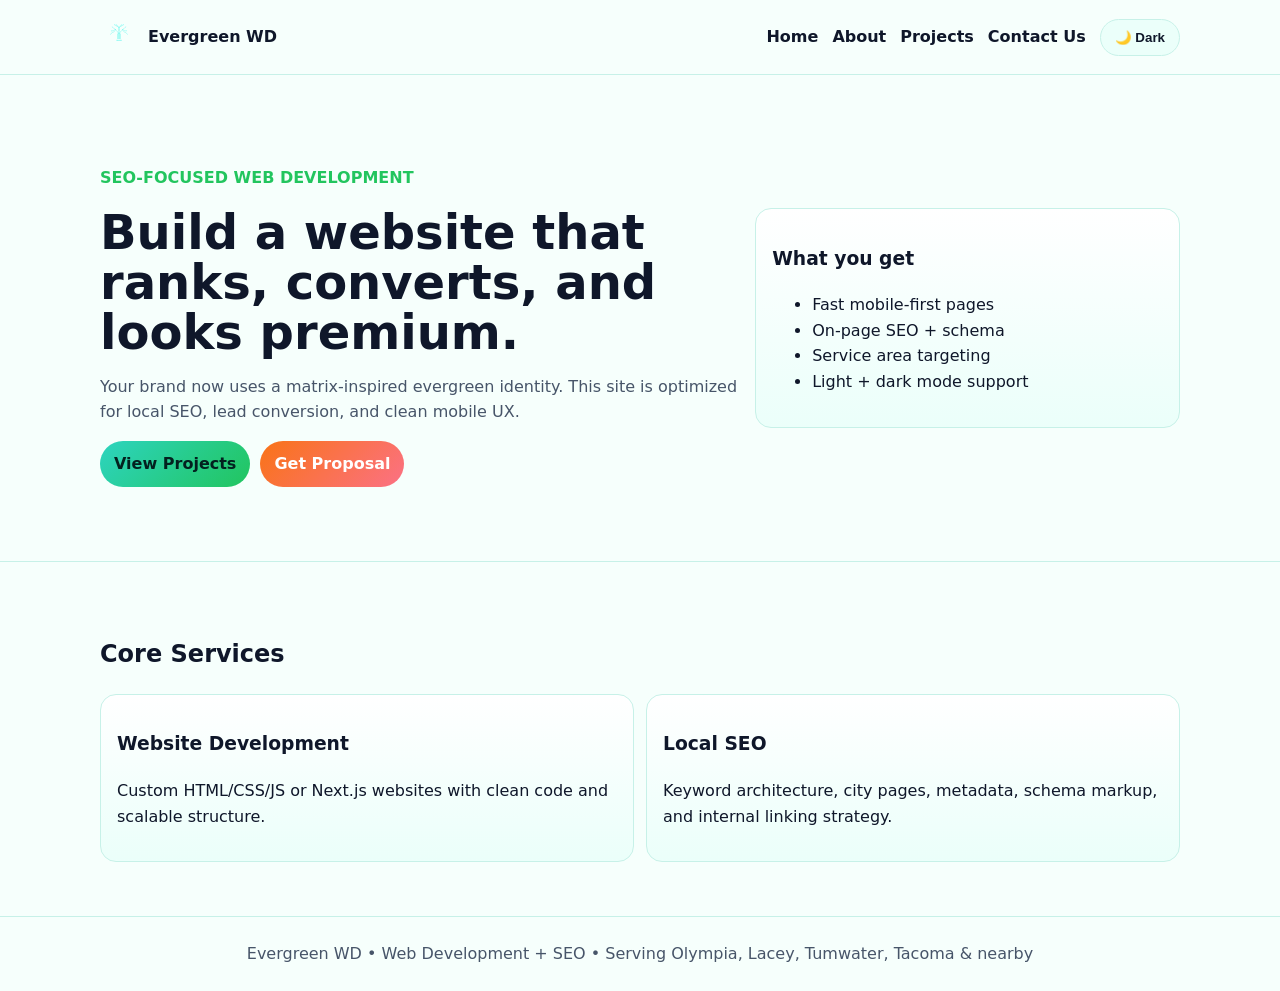
==== index.html @ 47bf7a11 "Initial Evergreen WD website publish" ====
<!doctype html><html lang="en"><head><meta charset="utf-8"/><meta name="viewport" content="width=device-width,initial-scale=1"/><title>Evergreen WD | Web Development & Local SEO in Washington</title><meta name="description" content="Evergreen WD builds SEO-focused, high-converting websites for Washington small businesses. Light/Dark mode, fast performance, and conversion-first design."/><link rel="canonical" href="https://evergreenwd.com/"/><meta property="og:title" content="Evergreen WD"/><meta property="og:description" content="Web development + SEO for local businesses."/><link rel="stylesheet" href="styles.css"/><script type="application/ld+json">{"@context":"https://schema.org","@type":"ProfessionalService","name":"Evergreen WD","serviceType":["Web Development","Local SEO"],"areaServed":["Olympia WA","Lacey WA","Tumwater WA","Tacoma WA"]}</script></head><body><header class="header"><div class="container nav"><a class="brand" href="index.html"><img src="logo-pack/evergreen-wd-icon-transparent.svg" alt="Evergreen WD logo"/>Evergreen WD</a><button id="menuBtn" class="menu-btn" aria-label="Open menu" type="button">☰</button><nav id="navLinks" class="links"><a href="index.html">Home</a><a href="about.html">About</a><a href="projects.html">Projects</a><a href="contact.html">Contact Us</a><button id="themeToggle" class="theme-btn" type="button">🌙 Dark</button></nav></div></header><section class="hero"><div class="container hero-grid"><div><p style="color:var(--brand-2);font-weight:800">SEO-FOCUSED WEB DEVELOPMENT</p><h1>Build a website that ranks, converts, and looks premium.</h1><p class="sub">Your brand now uses a matrix-inspired evergreen identity. This site is optimized for local SEO, lead conversion, and clean mobile UX.</p><div style="display:flex;gap:10px;flex-wrap:wrap"><a class="btn" href="projects.html">View Projects</a><a class="btn alt" href="contact.html">Get Proposal</a></div></div><div class="card"><h3>What you get</h3><ul><li>Fast mobile-first pages</li><li>On-page SEO + schema</li><li>Service area targeting</li><li>Light + dark mode support</li></ul></div></div></section><section class="section"><div class="container"><h2>Core Services</h2><div class="grid"><article class="card"><h3>Website Development</h3><p>Custom HTML/CSS/JS or Next.js websites with clean code and scalable structure.</p></article><article class="card"><h3>Local SEO</h3><p>Keyword architecture, city pages, metadata, schema markup, and internal linking strategy.</p></article></div></div></section><footer class="footer">Evergreen WD • Web Development + SEO • Serving Olympia, Lacey, Tumwater, Tacoma & nearby</footer><script src="script.js"></script></body></html>
---- styles.css ----
:root{
  --bg:#f6fffc;
  --surface:#ffffff;
  --surface2:#ebfffa;
  --text:#0f172a;
  --muted:#475569;
  --line:#c7f1e8;
  --brand:#2dd4bf;
  --brand-2:#22c55e;
  --accent:#f97316;
}
[data-theme="dark"]{
  --bg:#04181b;
  --surface:#062227;
  --surface2:#0a2c33;
  --text:#e6fffa;
  --muted:#9ed7cd;
  --line:#0f3a43;
  --brand:#41f3e8;
  --brand-2:#34d399;
  --accent:#fb923c;
}
*{box-sizing:border-box} html,body{margin:0;padding:0}
body{font-family:Inter,system-ui,-apple-system,Segoe UI,Roboto,sans-serif;background:var(--bg);color:var(--text);line-height:1.6;transition:.2s ease}
.container{max-width:1120px;margin:0 auto;padding:0 20px}
.header{position:sticky;top:0;background:color-mix(in srgb, var(--bg) 88%, transparent);backdrop-filter:blur(8px);border-bottom:1px solid var(--line);z-index:50}
.nav{height:74px;display:flex;align-items:center;justify-content:space-between;gap:10px}
.brand{display:flex;align-items:center;gap:10px;text-decoration:none;color:var(--text);font-weight:900}
.brand img{width:38px;height:38px}
.links{display:flex;gap:14px;align-items:center}
.links a{text-decoration:none;color:var(--text);font-weight:650}
.btn,.theme-btn{border:0;border-radius:999px;padding:10px 14px;font-weight:800;cursor:pointer;text-decoration:none;display:inline-block}
.btn{background:linear-gradient(135deg,var(--brand),var(--brand-2));color:#03211f}
.btn.alt{background:linear-gradient(135deg,var(--accent),#fb7185);color:#fff}
.theme-btn{background:var(--surface2);color:var(--text);border:1px solid var(--line)}
.hero{padding:74px 0;border-bottom:1px solid var(--line)}
.hero-grid{display:grid;grid-template-columns:1.2fr .8fr;gap:18px;align-items:center}
h1{font-size:3rem;line-height:1.05;margin:.2rem 0 1rem}
.sub{color:var(--muted);max-width:720px}
.card{background:linear-gradient(180deg,var(--surface),var(--surface2));border:1px solid var(--line);border-radius:16px;padding:16px}
.section{padding:54px 0}
.grid{display:grid;grid-template-columns:repeat(2,1fr);gap:12px}
.grid4{display:grid;grid-template-columns:repeat(4,1fr);gap:12px}
.footer{padding:24px;border-top:1px solid var(--line);text-align:center;color:var(--muted)}
input,textarea{width:100%;padding:12px;border-radius:10px;border:1px solid var(--line);background:var(--surface);color:var(--text)}
.form{display:grid;gap:10px;max-width:760px}
@media(max-width:980px){.hero-grid,.grid,.grid4{grid-template-columns:1fr}.menu-btn{display:inline-grid;place-items:center}.links{display:none;position:absolute;left:0;right:0;top:74px;background:var(--bg);border-bottom:1px solid var(--line);padding:12px 20px;flex-direction:column;align-items:flex-start}.links.open{display:flex}}

.menu-btn{display:none;border:1px solid var(--line);background:var(--surface2);color:var(--text);border-radius:10px;width:46px;height:46px;font-size:1.25rem;font-weight:800}
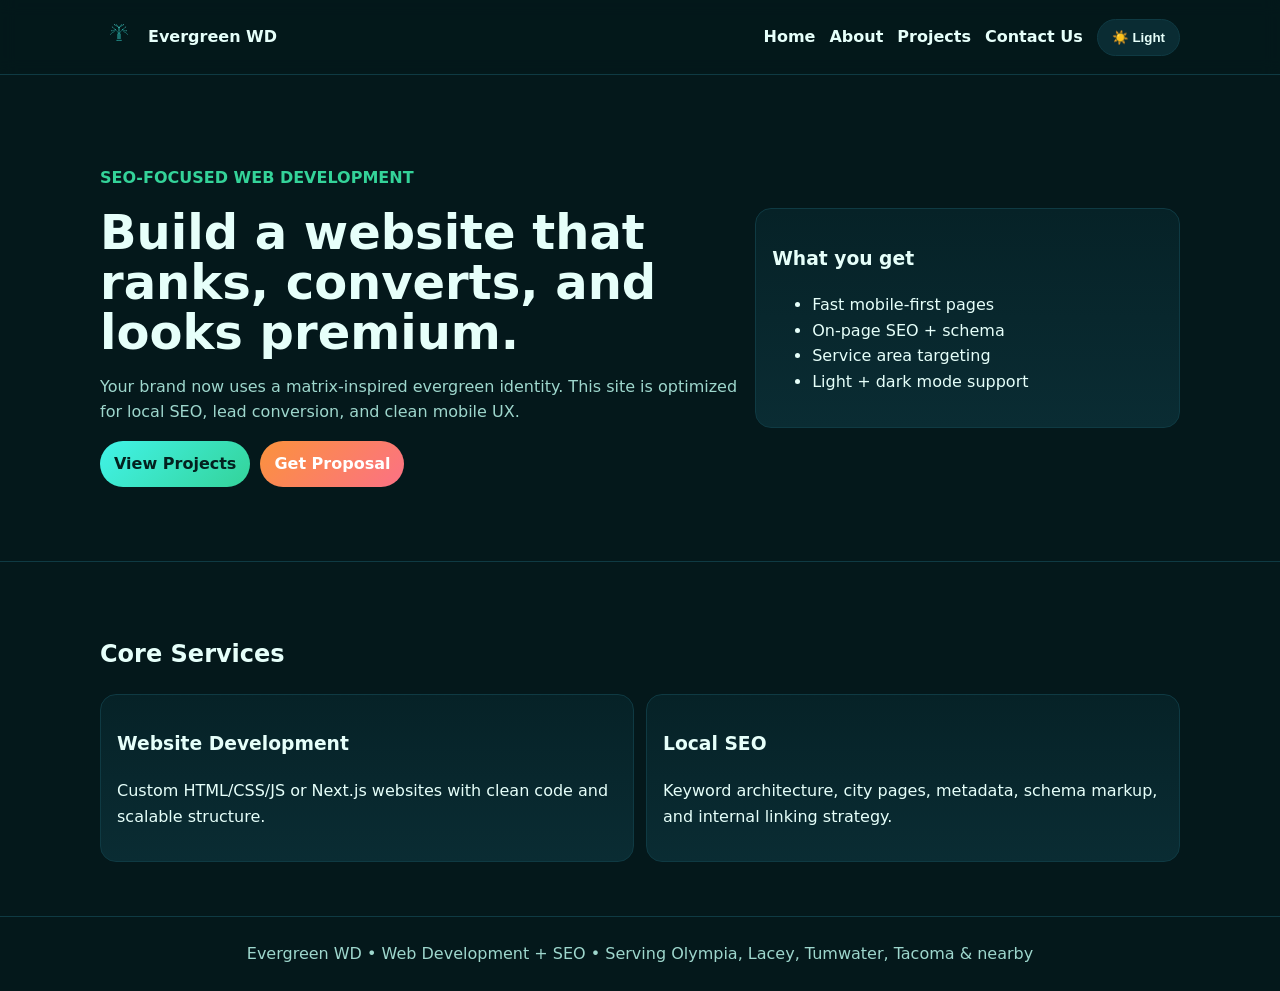
==== commit 5c41c040: "Set dark mode as default with light-mode toggle" ====
--- a/index.html
+++ b/index.html
@@ -1 +1 @@
-<!doctype html><html lang="en"><head><meta charset="utf-8"/><meta name="viewport" content="width=device-width,initial-scale=1"/><title>Evergreen WD | Web Development & Local SEO in Washington</title><meta name="description" content="Evergreen WD builds SEO-focused, high-converting websites for Washington small businesses. Light/Dark mode, fast performance, and conversion-first design."/><link rel="canonical" href="https://evergreenwd.com/"/><meta property="og:title" content="Evergreen WD"/><meta property="og:description" content="Web development + SEO for local businesses."/><link rel="stylesheet" href="styles.css"/><script type="application/ld+json">{"@context":"https://schema.org","@type":"ProfessionalService","name":"Evergreen WD","serviceType":["Web Development","Local SEO"],"areaServed":["Olympia WA","Lacey WA","Tumwater WA","Tacoma WA"]}</script></head><body><header class="header"><div class="container nav"><a class="brand" href="index.html"><img src="logo-pack/evergreen-wd-icon-transparent.svg" alt="Evergreen WD logo"/>Evergreen WD</a><button id="menuBtn" class="menu-btn" aria-label="Open menu" type="button">☰</button><nav id="navLinks" class="links"><a href="index.html">Home</a><a href="about.html">About</a><a href="projects.html">Projects</a><a href="contact.html">Contact Us</a><button id="themeToggle" class="theme-btn" type="button">🌙 Dark</button></nav></div></header><section class="hero"><div class="container hero-grid"><div><p style="color:var(--brand-2);font-weight:800">SEO-FOCUSED WEB DEVELOPMENT</p><h1>Build a website that ranks, converts, and looks premium.</h1><p class="sub">Your brand now uses a matrix-inspired evergreen identity. This site is optimized for local SEO, lead conversion, and clean mobile UX.</p><div style="display:flex;gap:10px;flex-wrap:wrap"><a class="btn" href="projects.html">View Projects</a><a class="btn alt" href="contact.html">Get Proposal</a></div></div><div class="card"><h3>What you get</h3><ul><li>Fast mobile-first pages</li><li>On-page SEO + schema</li><li>Service area targeting</li><li>Light + dark mode support</li></ul></div></div></section><section class="section"><div class="container"><h2>Core Services</h2><div class="grid"><article class="card"><h3>Website Development</h3><p>Custom HTML/CSS/JS or Next.js websites with clean code and scalable structure.</p></article><article class="card"><h3>Local SEO</h3><p>Keyword architecture, city pages, metadata, schema markup, and internal linking strategy.</p></article></div></div></section><footer class="footer">Evergreen WD • Web Development + SEO • Serving Olympia, Lacey, Tumwater, Tacoma & nearby</footer><script src="script.js"></script></body></html>+<!doctype html><html lang="en" data-theme="dark"><head><meta charset="utf-8"/><meta name="viewport" content="width=device-width,initial-scale=1"/><title>Evergreen WD | Web Development & Local SEO in Washington</title><meta name="description" content="Evergreen WD builds SEO-focused, high-converting websites for Washington small businesses. Light/Dark mode, fast performance, and conversion-first design."/><link rel="canonical" href="https://evergreenwd.com/"/><meta property="og:title" content="Evergreen WD"/><meta property="og:description" content="Web development + SEO for local businesses."/><link rel="stylesheet" href="styles.css"/><script type="application/ld+json">{"@context":"https://schema.org","@type":"ProfessionalService","name":"Evergreen WD","serviceType":["Web Development","Local SEO"],"areaServed":["Olympia WA","Lacey WA","Tumwater WA","Tacoma WA"]}</script></head><body><header class="header"><div class="container nav"><a class="brand" href="index.html"><img src="logo-pack/evergreen-wd-icon-transparent.svg" alt="Evergreen WD logo"/>Evergreen WD</a><button id="menuBtn" class="menu-btn" aria-label="Open menu" type="button">☰</button><nav id="navLinks" class="links"><a href="index.html">Home</a><a href="about.html">About</a><a href="projects.html">Projects</a><a href="contact.html">Contact Us</a><button id="themeToggle" class="theme-btn" type="button">🌙 Dark</button></nav></div></header><section class="hero"><div class="container hero-grid"><div><p style="color:var(--brand-2);font-weight:800">SEO-FOCUSED WEB DEVELOPMENT</p><h1>Build a website that ranks, converts, and looks premium.</h1><p class="sub">Your brand now uses a matrix-inspired evergreen identity. This site is optimized for local SEO, lead conversion, and clean mobile UX.</p><div style="display:flex;gap:10px;flex-wrap:wrap"><a class="btn" href="projects.html">View Projects</a><a class="btn alt" href="contact.html">Get Proposal</a></div></div><div class="card"><h3>What you get</h3><ul><li>Fast mobile-first pages</li><li>On-page SEO + schema</li><li>Service area targeting</li><li>Light + dark mode support</li></ul></div></div></section><section class="section"><div class="container"><h2>Core Services</h2><div class="grid"><article class="card"><h3>Website Development</h3><p>Custom HTML/CSS/JS or Next.js websites with clean code and scalable structure.</p></article><article class="card"><h3>Local SEO</h3><p>Keyword architecture, city pages, metadata, schema markup, and internal linking strategy.</p></article></div></div></section><footer class="footer">Evergreen WD • Web Development + SEO • Serving Olympia, Lacey, Tumwater, Tacoma & nearby</footer><script src="script.js"></script></body></html>
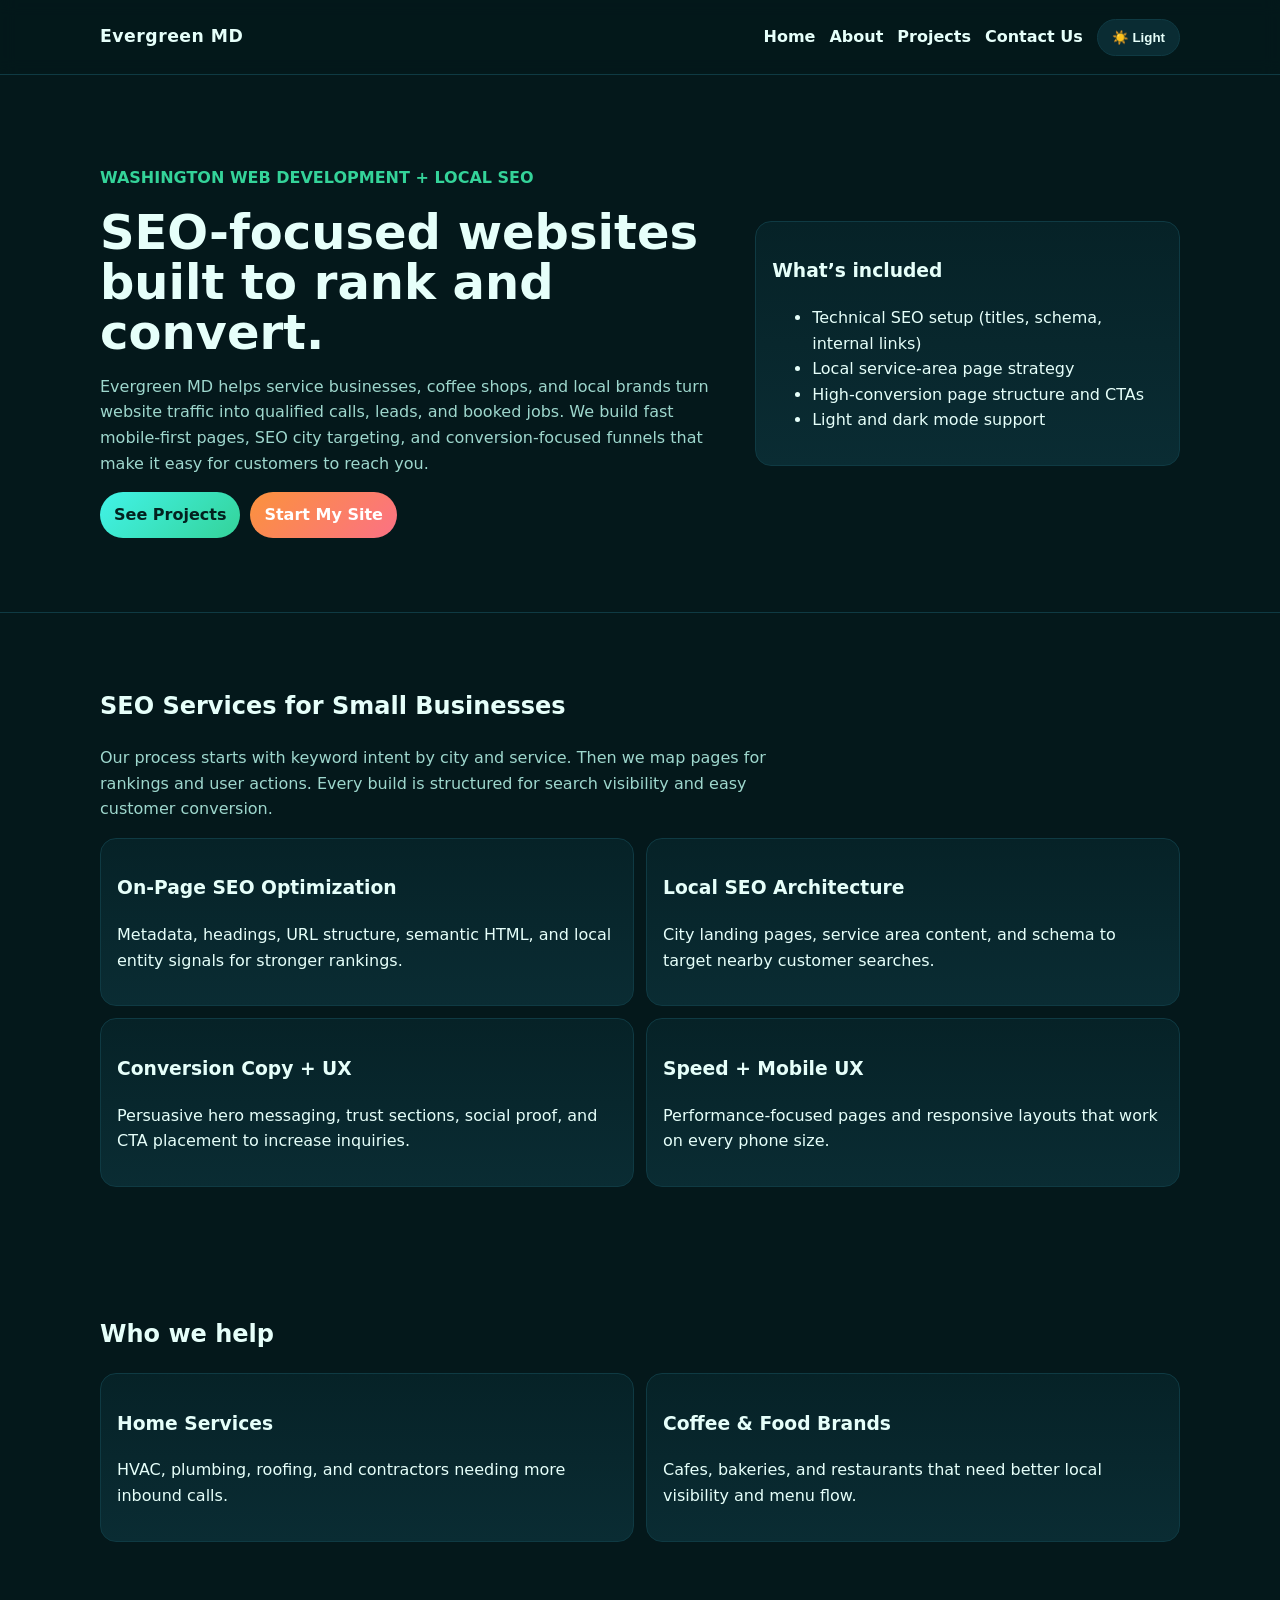
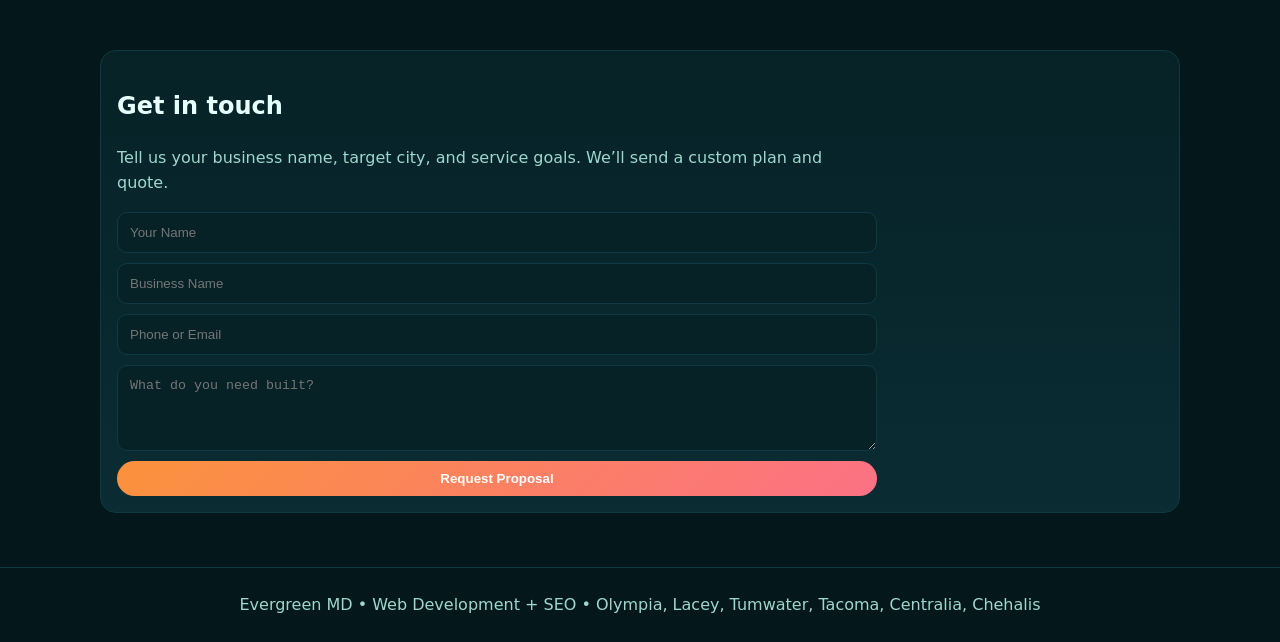
==== commit c9d5c204: "Update branding to Evergreen MD, add contact form each page, expand SEO content" ====
--- a/index.html
+++ b/index.html
@@ -1 +1,3 @@
-<!doctype html><html lang="en" data-theme="dark"><head><meta charset="utf-8"/><meta name="viewport" content="width=device-width,initial-scale=1"/><title>Evergreen WD | Web Development & Local SEO in Washington</title><meta name="description" content="Evergreen WD builds SEO-focused, high-converting websites for Washington small businesses. Light/Dark mode, fast performance, and conversion-first design."/><link rel="canonical" href="https://evergreenwd.com/"/><meta property="og:title" content="Evergreen WD"/><meta property="og:description" content="Web development + SEO for local businesses."/><link rel="stylesheet" href="styles.css"/><script type="application/ld+json">{"@context":"https://schema.org","@type":"ProfessionalService","name":"Evergreen WD","serviceType":["Web Development","Local SEO"],"areaServed":["Olympia WA","Lacey WA","Tumwater WA","Tacoma WA"]}</script></head><body><header class="header"><div class="container nav"><a class="brand" href="index.html"><img src="logo-pack/evergreen-wd-icon-transparent.svg" alt="Evergreen WD logo"/>Evergreen WD</a><button id="menuBtn" class="menu-btn" aria-label="Open menu" type="button">☰</button><nav id="navLinks" class="links"><a href="index.html">Home</a><a href="about.html">About</a><a href="projects.html">Projects</a><a href="contact.html">Contact Us</a><button id="themeToggle" class="theme-btn" type="button">🌙 Dark</button></nav></div></header><section class="hero"><div class="container hero-grid"><div><p style="color:var(--brand-2);font-weight:800">SEO-FOCUSED WEB DEVELOPMENT</p><h1>Build a website that ranks, converts, and looks premium.</h1><p class="sub">Your brand now uses a matrix-inspired evergreen identity. This site is optimized for local SEO, lead conversion, and clean mobile UX.</p><div style="display:flex;gap:10px;flex-wrap:wrap"><a class="btn" href="projects.html">View Projects</a><a class="btn alt" href="contact.html">Get Proposal</a></div></div><div class="card"><h3>What you get</h3><ul><li>Fast mobile-first pages</li><li>On-page SEO + schema</li><li>Service area targeting</li><li>Light + dark mode support</li></ul></div></div></section><section class="section"><div class="container"><h2>Core Services</h2><div class="grid"><article class="card"><h3>Website Development</h3><p>Custom HTML/CSS/JS or Next.js websites with clean code and scalable structure.</p></article><article class="card"><h3>Local SEO</h3><p>Keyword architecture, city pages, metadata, schema markup, and internal linking strategy.</p></article></div></div></section><footer class="footer">Evergreen WD • Web Development + SEO • Serving Olympia, Lacey, Tumwater, Tacoma & nearby</footer><script src="script.js"></script></body></html>+<!doctype html><html lang="en" data-theme="dark"><head><meta charset="utf-8"/><meta name="viewport" content="width=device-width,initial-scale=1"/><title>Evergreen MD | Web Development & Local SEO in Washington</title><meta name="description" content="Evergreen MD builds SEO-focused web development websites for Washington small businesses. High-conversion pages, local SEO, and mobile-first design."/><meta name="keywords" content="web development Washington, local SEO Olympia, small business website Tacoma, website designer Lacey"/><link rel="canonical" href="https://maximas033.github.io/evergreen-wd-site/"/><meta property="og:title" content="Evergreen MD"/><meta property="og:description" content="SEO-focused web development for local businesses in Washington."/><link rel="stylesheet" href="styles.css"/><script type="application/ld+json">{"@context":"https://schema.org","@type":"ProfessionalService","name":"Evergreen MD","serviceType":["Web Development","Local SEO","Conversion Optimization"],"areaServed":["Olympia WA","Lacey WA","Tumwater WA","Tacoma WA","Centralia WA","Chehalis WA"]}</script></head><body><header class="header"><div class="container nav"><a class="brand" href="index.html">Evergreen MD</a><button id="menuBtn" class="menu-btn" aria-label="Open menu" type="button">☰</button><nav id="navLinks" class="links"><a href="index.html">Home</a><a href="about.html">About</a><a href="projects.html">Projects</a><a href="contact.html">Contact Us</a><button id="themeToggle" class="theme-btn" type="button">🌙 Dark</button></nav></div></header><section class="hero"><div class="container hero-grid"><div><p style="color:var(--brand-2);font-weight:800">WASHINGTON WEB DEVELOPMENT + LOCAL SEO</p><h1>SEO-focused websites built to rank and convert.</h1><p class="sub">Evergreen MD helps service businesses, coffee shops, and local brands turn website traffic into qualified calls, leads, and booked jobs. We build fast mobile-first pages, SEO city targeting, and conversion-focused funnels that make it easy for customers to reach you.</p><div style="display:flex;gap:10px;flex-wrap:wrap"><a class="btn" href="projects.html">See Projects</a><a class="btn alt" href="contact.html">Start My Site</a></div></div><div class="card"><h3>What’s included</h3><ul><li>Technical SEO setup (titles, schema, internal links)</li><li>Local service-area page strategy</li><li>High-conversion page structure and CTAs</li><li>Light and dark mode support</li></ul></div></div></section>
+<section class="section"><div class="container"><h2>SEO Services for Small Businesses</h2><p class="sub">Our process starts with keyword intent by city and service. Then we map pages for rankings and user actions. Every build is structured for search visibility and easy customer conversion.</p><div class="grid"><article class="card"><h3>On-Page SEO Optimization</h3><p>Metadata, headings, URL structure, semantic HTML, and local entity signals for stronger rankings.</p></article><article class="card"><h3>Local SEO Architecture</h3><p>City landing pages, service area content, and schema to target nearby customer searches.</p></article><article class="card"><h3>Conversion Copy + UX</h3><p>Persuasive hero messaging, trust sections, social proof, and CTA placement to increase inquiries.</p></article><article class="card"><h3>Speed + Mobile UX</h3><p>Performance-focused pages and responsive layouts that work on every phone size.</p></article></div></div></section>
+<section class="section"><div class="container"><h2>Who we help</h2><div class="grid"><div class="card"><h3>Home Services</h3><p>HVAC, plumbing, roofing, and contractors needing more inbound calls.</p></div><div class="card"><h3>Coffee & Food Brands</h3><p>Cafes, bakeries, and restaurants that need better local visibility and menu flow.</p></div></div></div></section><section class="section"><div class="container"><div class="card"><h2>Get in touch</h2><p class="sub">Tell us your business name, target city, and service goals. We’ll send a custom plan and quote.</p><form class="form"><input placeholder="Your Name"/><input placeholder="Business Name"/><input placeholder="Phone or Email"/><textarea rows="4" placeholder="What do you need built?"></textarea><button class="btn alt" type="button">Request Proposal</button></form></div></div></section><footer class="footer">Evergreen MD • Web Development + SEO • Olympia, Lacey, Tumwater, Tacoma, Centralia, Chehalis</footer><script src="script.js"></script></body></html>
--- a/styles.css
+++ b/styles.css
@@ -26,8 +26,7 @@
 .container{max-width:1120px;margin:0 auto;padding:0 20px}
 .header{position:sticky;top:0;background:color-mix(in srgb, var(--bg) 88%, transparent);backdrop-filter:blur(8px);border-bottom:1px solid var(--line);z-index:50}
 .nav{height:74px;display:flex;align-items:center;justify-content:space-between;gap:10px}
-.brand{display:flex;align-items:center;gap:10px;text-decoration:none;color:var(--text);font-weight:900}
-.brand img{width:38px;height:38px}
+.brand{display:flex;align-items:center;gap:10px;text-decoration:none;color:var(--text);font-weight:900;letter-spacing:.5px;font-size:1.08rem}
 .links{display:flex;gap:14px;align-items:center}
 .links a{text-decoration:none;color:var(--text);font-weight:650}
 .btn,.theme-btn{border:0;border-radius:999px;padding:10px 14px;font-weight:800;cursor:pointer;text-decoration:none;display:inline-block}
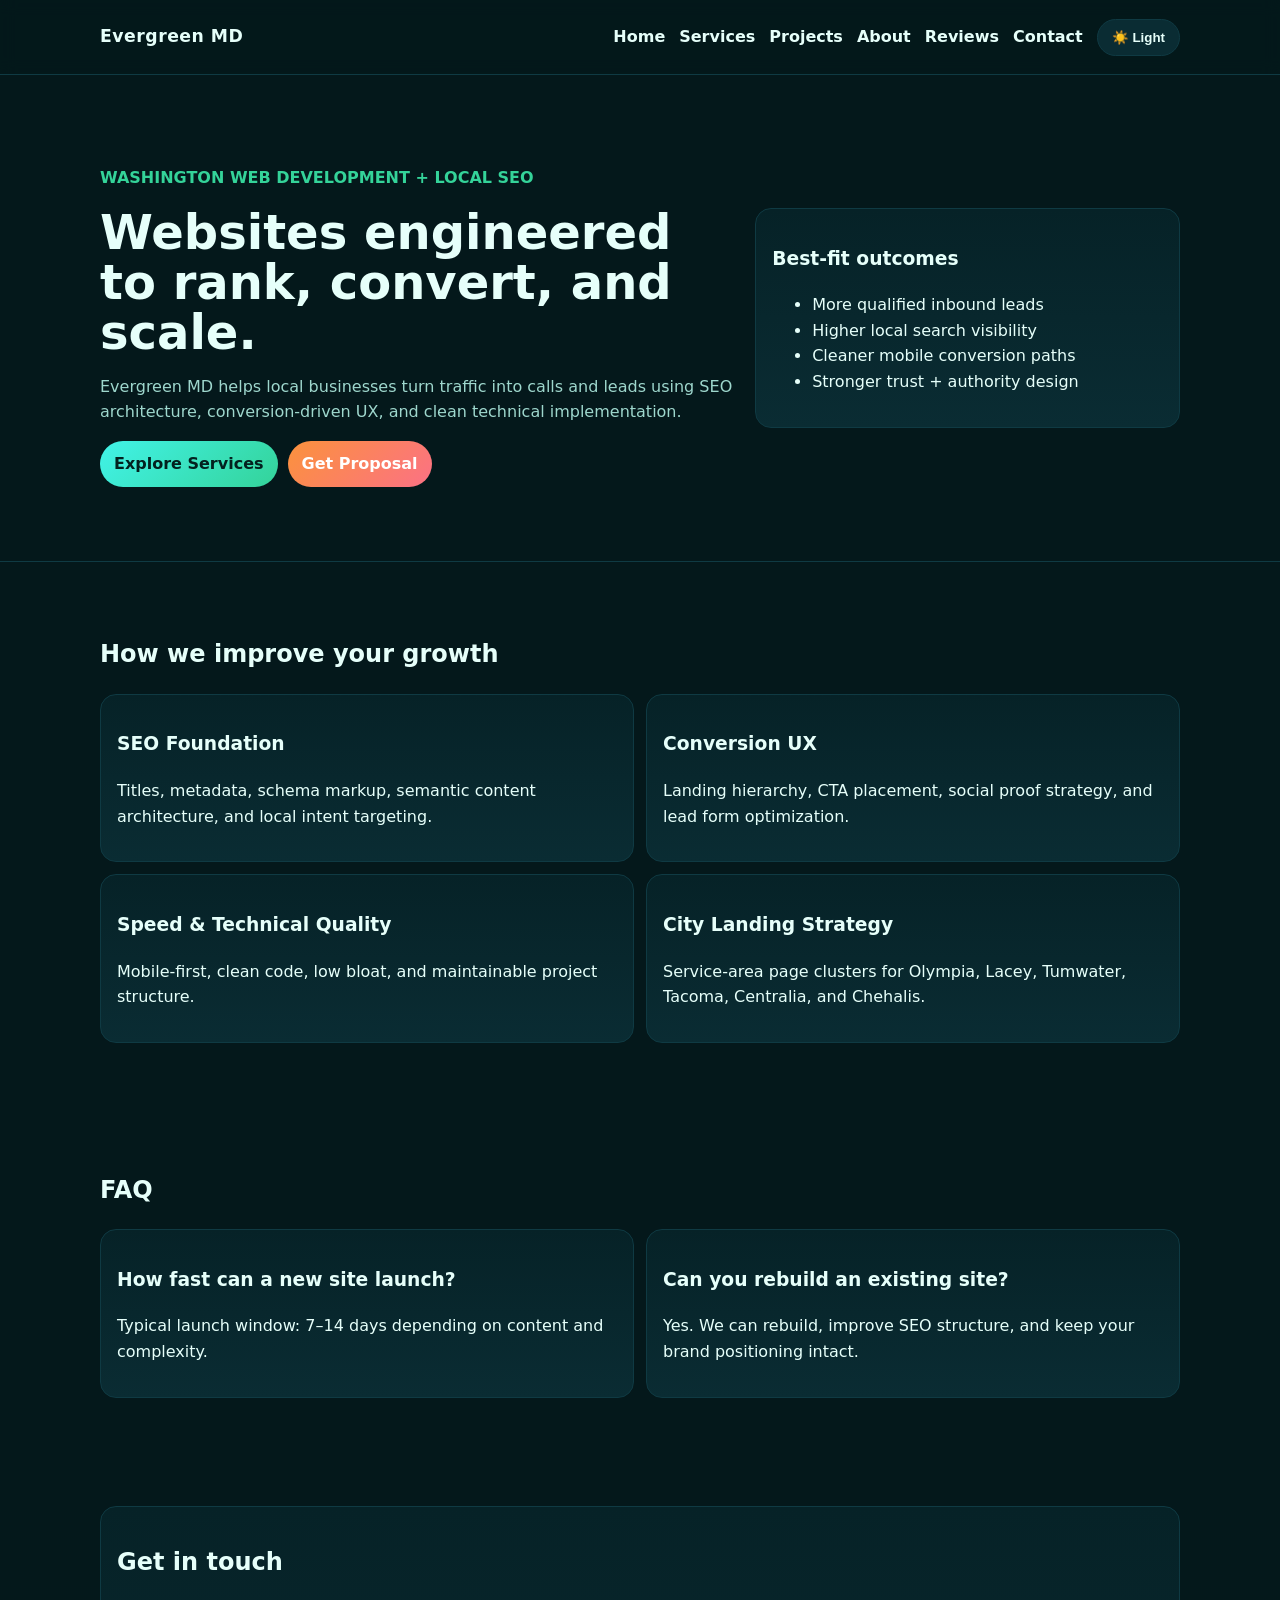
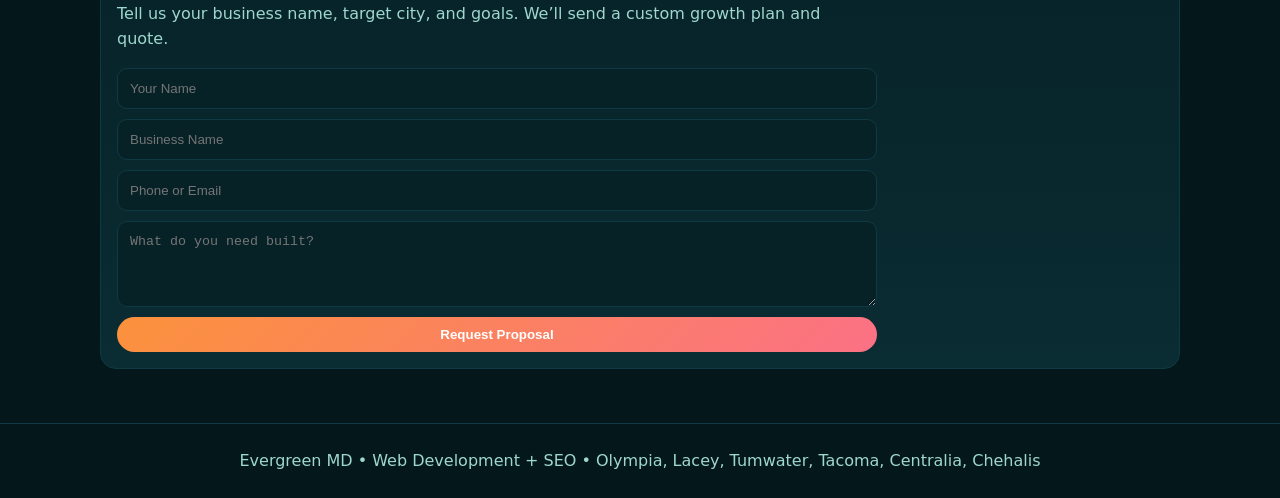
==== commit 5086e999: "Upgrade Evergreen MD site with expanded SEO pages and conversion content" ====
--- a/index.html
+++ b/index.html
@@ -1,3 +1,3 @@
-<!doctype html><html lang="en" data-theme="dark"><head><meta charset="utf-8"/><meta name="viewport" content="width=device-width,initial-scale=1"/><title>Evergreen MD | Web Development & Local SEO in Washington</title><meta name="description" content="Evergreen MD builds SEO-focused web development websites for Washington small businesses. High-conversion pages, local SEO, and mobile-first design."/><meta name="keywords" content="web development Washington, local SEO Olympia, small business website Tacoma, website designer Lacey"/><link rel="canonical" href="https://maximas033.github.io/evergreen-wd-site/"/><meta property="og:title" content="Evergreen MD"/><meta property="og:description" content="SEO-focused web development for local businesses in Washington."/><link rel="stylesheet" href="styles.css"/><script type="application/ld+json">{"@context":"https://schema.org","@type":"ProfessionalService","name":"Evergreen MD","serviceType":["Web Development","Local SEO","Conversion Optimization"],"areaServed":["Olympia WA","Lacey WA","Tumwater WA","Tacoma WA","Centralia WA","Chehalis WA"]}</script></head><body><header class="header"><div class="container nav"><a class="brand" href="index.html">Evergreen MD</a><button id="menuBtn" class="menu-btn" aria-label="Open menu" type="button">☰</button><nav id="navLinks" class="links"><a href="index.html">Home</a><a href="about.html">About</a><a href="projects.html">Projects</a><a href="contact.html">Contact Us</a><button id="themeToggle" class="theme-btn" type="button">🌙 Dark</button></nav></div></header><section class="hero"><div class="container hero-grid"><div><p style="color:var(--brand-2);font-weight:800">WASHINGTON WEB DEVELOPMENT + LOCAL SEO</p><h1>SEO-focused websites built to rank and convert.</h1><p class="sub">Evergreen MD helps service businesses, coffee shops, and local brands turn website traffic into qualified calls, leads, and booked jobs. We build fast mobile-first pages, SEO city targeting, and conversion-focused funnels that make it easy for customers to reach you.</p><div style="display:flex;gap:10px;flex-wrap:wrap"><a class="btn" href="projects.html">See Projects</a><a class="btn alt" href="contact.html">Start My Site</a></div></div><div class="card"><h3>What’s included</h3><ul><li>Technical SEO setup (titles, schema, internal links)</li><li>Local service-area page strategy</li><li>High-conversion page structure and CTAs</li><li>Light and dark mode support</li></ul></div></div></section>
-<section class="section"><div class="container"><h2>SEO Services for Small Businesses</h2><p class="sub">Our process starts with keyword intent by city and service. Then we map pages for rankings and user actions. Every build is structured for search visibility and easy customer conversion.</p><div class="grid"><article class="card"><h3>On-Page SEO Optimization</h3><p>Metadata, headings, URL structure, semantic HTML, and local entity signals for stronger rankings.</p></article><article class="card"><h3>Local SEO Architecture</h3><p>City landing pages, service area content, and schema to target nearby customer searches.</p></article><article class="card"><h3>Conversion Copy + UX</h3><p>Persuasive hero messaging, trust sections, social proof, and CTA placement to increase inquiries.</p></article><article class="card"><h3>Speed + Mobile UX</h3><p>Performance-focused pages and responsive layouts that work on every phone size.</p></article></div></div></section>
-<section class="section"><div class="container"><h2>Who we help</h2><div class="grid"><div class="card"><h3>Home Services</h3><p>HVAC, plumbing, roofing, and contractors needing more inbound calls.</p></div><div class="card"><h3>Coffee & Food Brands</h3><p>Cafes, bakeries, and restaurants that need better local visibility and menu flow.</p></div></div></div></section><section class="section"><div class="container"><div class="card"><h2>Get in touch</h2><p class="sub">Tell us your business name, target city, and service goals. We’ll send a custom plan and quote.</p><form class="form"><input placeholder="Your Name"/><input placeholder="Business Name"/><input placeholder="Phone or Email"/><textarea rows="4" placeholder="What do you need built?"></textarea><button class="btn alt" type="button">Request Proposal</button></form></div></div></section><footer class="footer">Evergreen MD • Web Development + SEO • Olympia, Lacey, Tumwater, Tacoma, Centralia, Chehalis</footer><script src="script.js"></script></body></html>+<!doctype html><html lang="en" data-theme="dark"><head><meta charset="utf-8"/><meta name="viewport" content="width=device-width,initial-scale=1"/><title>Evergreen MD | SEO Web Development in Washington</title><meta name="description" content="Evergreen MD builds high-converting, SEO-first websites for Washington small businesses. Web development, local SEO, and conversion strategy."/><meta name="keywords" content="web developer washington, local SEO olympia, website design tacoma, lead generation websites"/><link rel="canonical" href="https://maximas033.github.io/evergreen-wd-site/"/><meta property="og:title" content="Evergreen MD"/><meta property="og:description" content="SEO-focused web development for Washington businesses."/><link rel="stylesheet" href="styles.css"/><script type="application/ld+json">{"@context":"https://schema.org","@type":"ProfessionalService","name":"Evergreen MD","serviceType":["Web Development","Local SEO","Conversion Optimization"],"areaServed":["Olympia WA","Lacey WA","Tumwater WA","Tacoma WA","Centralia WA","Chehalis WA"]}</script></head><body><header class="header"><div class="container nav"><a class="brand" href="index.html">Evergreen MD</a><button id="menuBtn" class="menu-btn" aria-label="Open menu" type="button">☰</button><nav id="navLinks" class="links"><a href="index.html">Home</a><a href="services.html">Services</a><a href="projects.html">Projects</a><a href="about.html">About</a><a href="reviews.html">Reviews</a><a href="contact.html">Contact</a><button id="themeToggle" class="theme-btn" type="button">🌙 Dark</button></nav></div></header><section class="hero"><div class="container hero-grid"><div><p style="color:var(--brand-2);font-weight:800">WASHINGTON WEB DEVELOPMENT + LOCAL SEO</p><h1>Websites engineered to rank, convert, and scale.</h1><p class="sub">Evergreen MD helps local businesses turn traffic into calls and leads using SEO architecture, conversion-driven UX, and clean technical implementation.</p><div style="display:flex;gap:10px;flex-wrap:wrap"><a class="btn" href="services.html">Explore Services</a><a class="btn alt" href="contact.html">Get Proposal</a></div></div><div class="card"><h3>Best-fit outcomes</h3><ul><li>More qualified inbound leads</li><li>Higher local search visibility</li><li>Cleaner mobile conversion paths</li><li>Stronger trust + authority design</li></ul></div></div></section>
+<section class="section"><div class="container"><h2>How we improve your growth</h2><div class="grid"><article class="card"><h3>SEO Foundation</h3><p>Titles, metadata, schema markup, semantic content architecture, and local intent targeting.</p></article><article class="card"><h3>Conversion UX</h3><p>Landing hierarchy, CTA placement, social proof strategy, and lead form optimization.</p></article><article class="card"><h3>Speed & Technical Quality</h3><p>Mobile-first, clean code, low bloat, and maintainable project structure.</p></article><article class="card"><h3>City Landing Strategy</h3><p>Service-area page clusters for Olympia, Lacey, Tumwater, Tacoma, Centralia, and Chehalis.</p></article></div></div></section>
+<section class="section"><div class="container"><h2>FAQ</h2><div class="grid"><div class="card"><h3>How fast can a new site launch?</h3><p>Typical launch window: 7–14 days depending on content and complexity.</p></div><div class="card"><h3>Can you rebuild an existing site?</h3><p>Yes. We can rebuild, improve SEO structure, and keep your brand positioning intact.</p></div></div></div></section><section class="section"><div class="container"><div class="card"><h2>Get in touch</h2><p class="sub">Tell us your business name, target city, and goals. We’ll send a custom growth plan and quote.</p><form class="form"><input placeholder="Your Name"/><input placeholder="Business Name"/><input placeholder="Phone or Email"/><textarea rows="4" placeholder="What do you need built?"></textarea><button class="btn alt" type="button">Request Proposal</button></form></div></div></section><footer class="footer">Evergreen MD • Web Development + SEO • Olympia, Lacey, Tumwater, Tacoma, Centralia, Chehalis</footer><script src="script.js"></script></body></html>
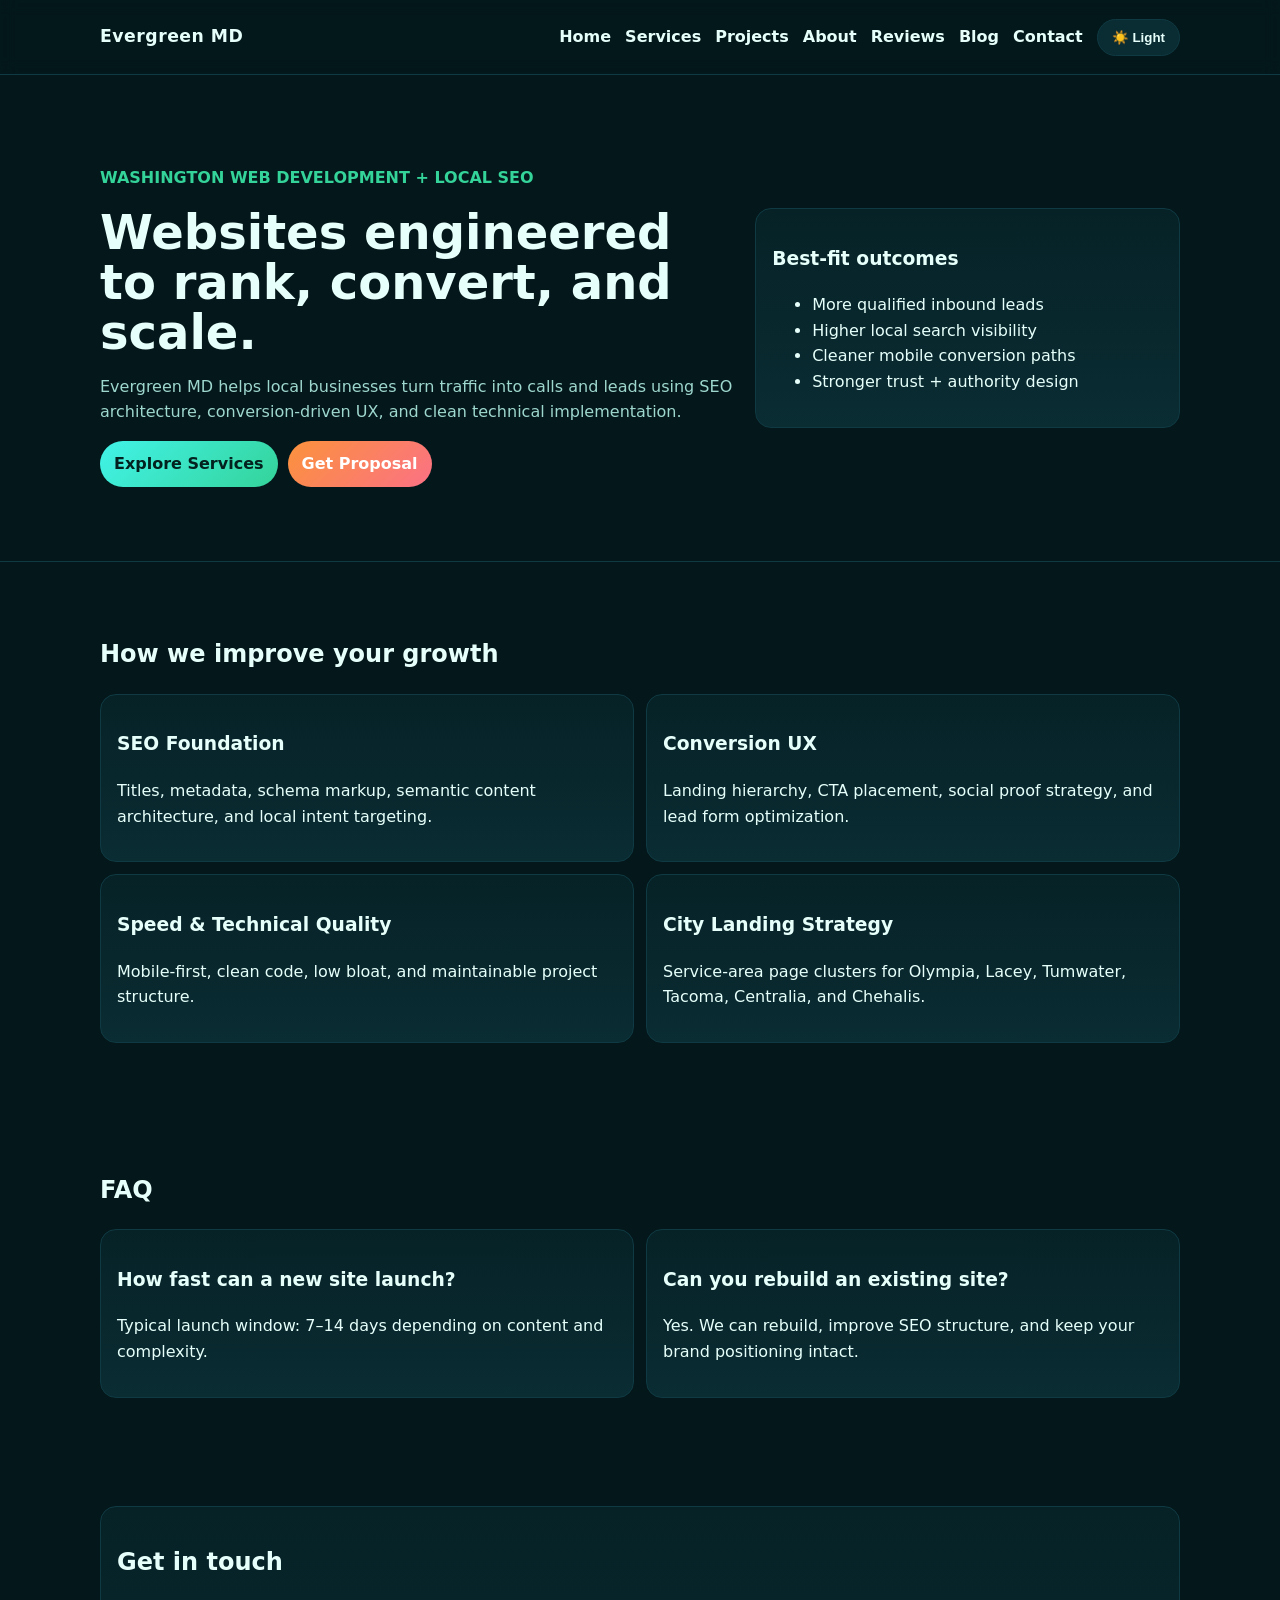
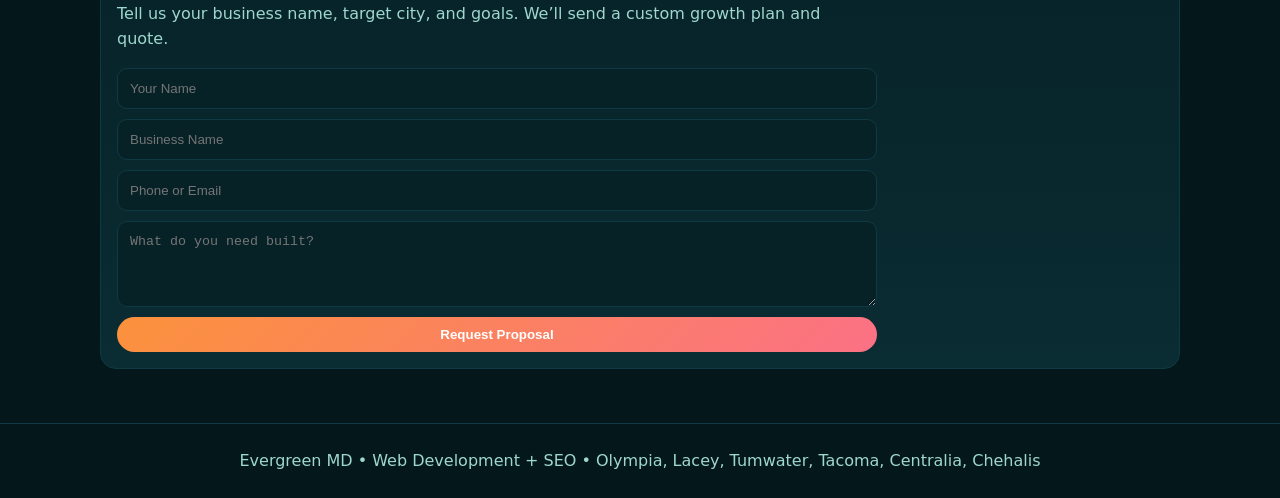
==== commit ddfba093: "Enable form backend, add blog + schema posts, ensure mobile nav across pages" ====
--- a/index.html
+++ b/index.html
@@ -1,3 +1,12 @@
-<!doctype html><html lang="en" data-theme="dark"><head><meta charset="utf-8"/><meta name="viewport" content="width=device-width,initial-scale=1"/><title>Evergreen MD | SEO Web Development in Washington</title><meta name="description" content="Evergreen MD builds high-converting, SEO-first websites for Washington small businesses. Web development, local SEO, and conversion strategy."/><meta name="keywords" content="web developer washington, local SEO olympia, website design tacoma, lead generation websites"/><link rel="canonical" href="https://maximas033.github.io/evergreen-wd-site/"/><meta property="og:title" content="Evergreen MD"/><meta property="og:description" content="SEO-focused web development for Washington businesses."/><link rel="stylesheet" href="styles.css"/><script type="application/ld+json">{"@context":"https://schema.org","@type":"ProfessionalService","name":"Evergreen MD","serviceType":["Web Development","Local SEO","Conversion Optimization"],"areaServed":["Olympia WA","Lacey WA","Tumwater WA","Tacoma WA","Centralia WA","Chehalis WA"]}</script></head><body><header class="header"><div class="container nav"><a class="brand" href="index.html">Evergreen MD</a><button id="menuBtn" class="menu-btn" aria-label="Open menu" type="button">☰</button><nav id="navLinks" class="links"><a href="index.html">Home</a><a href="services.html">Services</a><a href="projects.html">Projects</a><a href="about.html">About</a><a href="reviews.html">Reviews</a><a href="contact.html">Contact</a><button id="themeToggle" class="theme-btn" type="button">🌙 Dark</button></nav></div></header><section class="hero"><div class="container hero-grid"><div><p style="color:var(--brand-2);font-weight:800">WASHINGTON WEB DEVELOPMENT + LOCAL SEO</p><h1>Websites engineered to rank, convert, and scale.</h1><p class="sub">Evergreen MD helps local businesses turn traffic into calls and leads using SEO architecture, conversion-driven UX, and clean technical implementation.</p><div style="display:flex;gap:10px;flex-wrap:wrap"><a class="btn" href="services.html">Explore Services</a><a class="btn alt" href="contact.html">Get Proposal</a></div></div><div class="card"><h3>Best-fit outcomes</h3><ul><li>More qualified inbound leads</li><li>Higher local search visibility</li><li>Cleaner mobile conversion paths</li><li>Stronger trust + authority design</li></ul></div></div></section>
+<!doctype html><html lang="en" data-theme="dark"><head><meta charset="utf-8"/><meta name="viewport" content="width=device-width,initial-scale=1"/><title>Evergreen MD | SEO Web Development in Washington</title><meta name="description" content="Evergreen MD builds high-converting, SEO-first websites for Washington small businesses. Web development, local SEO, and conversion strategy."/><meta name="keywords" content="web developer washington, local SEO olympia, website design tacoma, lead generation websites"/><link rel="canonical" href="https://maximas033.github.io/evergreen-wd-site/"/><meta property="og:title" content="Evergreen MD"/><meta property="og:description" content="SEO-focused web development for Washington businesses."/><link rel="stylesheet" href="styles.css"/><script type="application/ld+json">{"@context":"https://schema.org","@type":"ProfessionalService","name":"Evergreen MD","serviceType":["Web Development","Local SEO","Conversion Optimization"],"areaServed":["Olympia WA","Lacey WA","Tumwater WA","Tacoma WA","Centralia WA","Chehalis WA"]}</script></head><body><header class="header"><div class="container nav"><a class="brand" href="index.html">Evergreen MD</a><button id="menuBtn" class="menu-btn" aria-label="Open menu" type="button">☰</button><nav id="navLinks" class="links"><a href="index.html">Home</a><a href="services.html">Services</a><a href="projects.html">Projects</a><a href="about.html">About</a><a href="reviews.html">Reviews</a><a href="blog.html">Blog</a><a href="contact.html">Contact</a><button id="themeToggle" class="theme-btn" type="button">🌙 Dark</button></nav></div></header><section class="hero"><div class="container hero-grid"><div><p style="color:var(--brand-2);font-weight:800">WASHINGTON WEB DEVELOPMENT + LOCAL SEO</p><h1>Websites engineered to rank, convert, and scale.</h1><p class="sub">Evergreen MD helps local businesses turn traffic into calls and leads using SEO architecture, conversion-driven UX, and clean technical implementation.</p><div style="display:flex;gap:10px;flex-wrap:wrap"><a class="btn" href="services.html">Explore Services</a><a class="btn alt" href="contact.html">Get Proposal</a></div></div><div class="card"><h3>Best-fit outcomes</h3><ul><li>More qualified inbound leads</li><li>Higher local search visibility</li><li>Cleaner mobile conversion paths</li><li>Stronger trust + authority design</li></ul></div></div></section>
 <section class="section"><div class="container"><h2>How we improve your growth</h2><div class="grid"><article class="card"><h3>SEO Foundation</h3><p>Titles, metadata, schema markup, semantic content architecture, and local intent targeting.</p></article><article class="card"><h3>Conversion UX</h3><p>Landing hierarchy, CTA placement, social proof strategy, and lead form optimization.</p></article><article class="card"><h3>Speed & Technical Quality</h3><p>Mobile-first, clean code, low bloat, and maintainable project structure.</p></article><article class="card"><h3>City Landing Strategy</h3><p>Service-area page clusters for Olympia, Lacey, Tumwater, Tacoma, Centralia, and Chehalis.</p></article></div></div></section>
-<section class="section"><div class="container"><h2>FAQ</h2><div class="grid"><div class="card"><h3>How fast can a new site launch?</h3><p>Typical launch window: 7–14 days depending on content and complexity.</p></div><div class="card"><h3>Can you rebuild an existing site?</h3><p>Yes. We can rebuild, improve SEO structure, and keep your brand positioning intact.</p></div></div></div></section><section class="section"><div class="container"><div class="card"><h2>Get in touch</h2><p class="sub">Tell us your business name, target city, and goals. We’ll send a custom growth plan and quote.</p><form class="form"><input placeholder="Your Name"/><input placeholder="Business Name"/><input placeholder="Phone or Email"/><textarea rows="4" placeholder="What do you need built?"></textarea><button class="btn alt" type="button">Request Proposal</button></form></div></div></section><footer class="footer">Evergreen MD • Web Development + SEO • Olympia, Lacey, Tumwater, Tacoma, Centralia, Chehalis</footer><script src="script.js"></script></body></html>+<section class="section"><div class="container"><h2>FAQ</h2><div class="grid"><div class="card"><h3>How fast can a new site launch?</h3><p>Typical launch window: 7–14 days depending on content and complexity.</p></div><div class="card"><h3>Can you rebuild an existing site?</h3><p>Yes. We can rebuild, improve SEO structure, and keep your brand positioning intact.</p></div></div></div></section><section class="section"><div class="container"><div class="card"><h2>Get in touch</h2><p class="sub">Tell us your business name, target city, and goals. We’ll send a custom growth plan and quote.</p><form class="form" action="https://formsubmit.co/maxim.fedorets@icloud.com" method="POST">
+<input type="hidden" name="_subject" value="Evergreen MD — New Lead"/>
+<input type="hidden" name="_captcha" value="false"/>
+<input type="hidden" name="_template" value="table"/>
+<input type="text" name="name" placeholder="Your Name" required/>
+<input type="text" name="business" placeholder="Business Name" required/>
+<input type="text" name="contact" placeholder="Phone or Email" required/>
+<textarea name="project" rows="4" placeholder="What do you need built?" required></textarea>
+<button class="btn alt" type="submit">Request Proposal</button>
+</form></div></div></section><footer class="footer">Evergreen MD • Web Development + SEO • Olympia, Lacey, Tumwater, Tacoma, Centralia, Chehalis</footer><script src="script.js"></script></body></html>
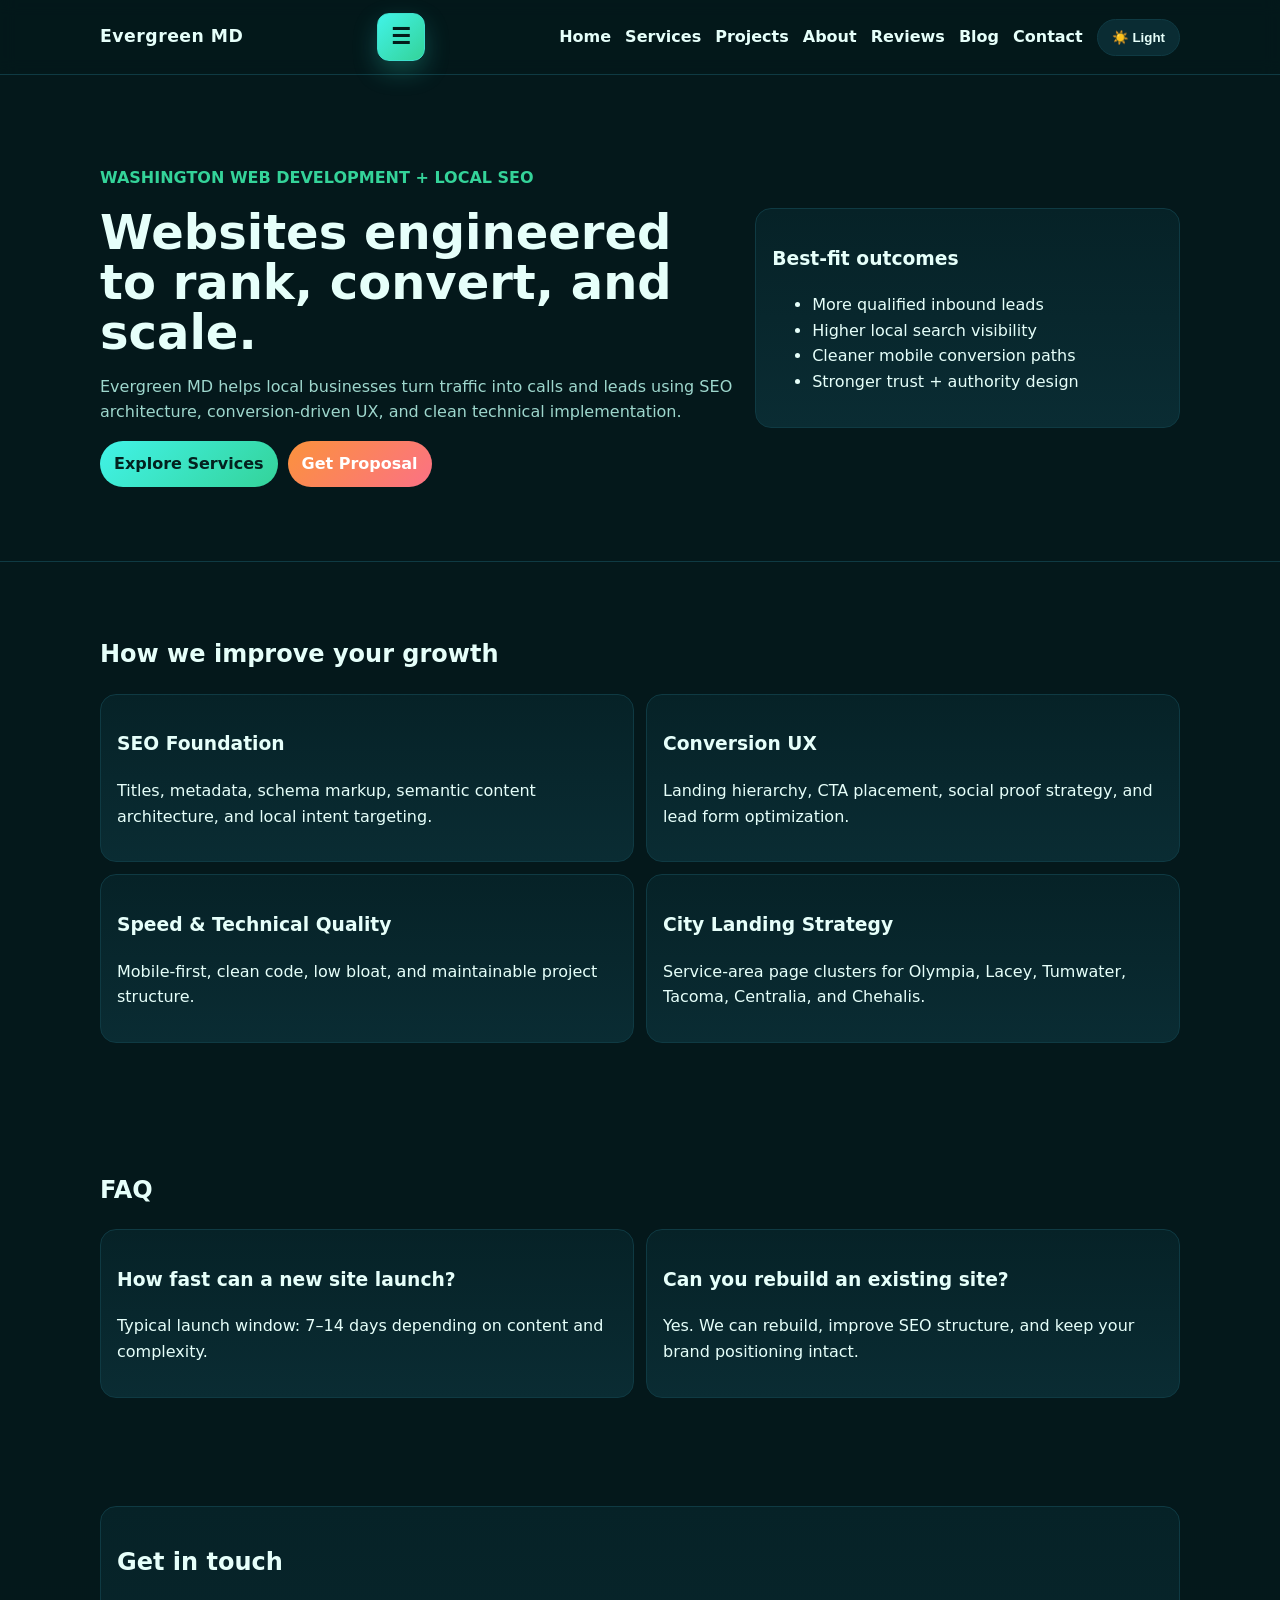
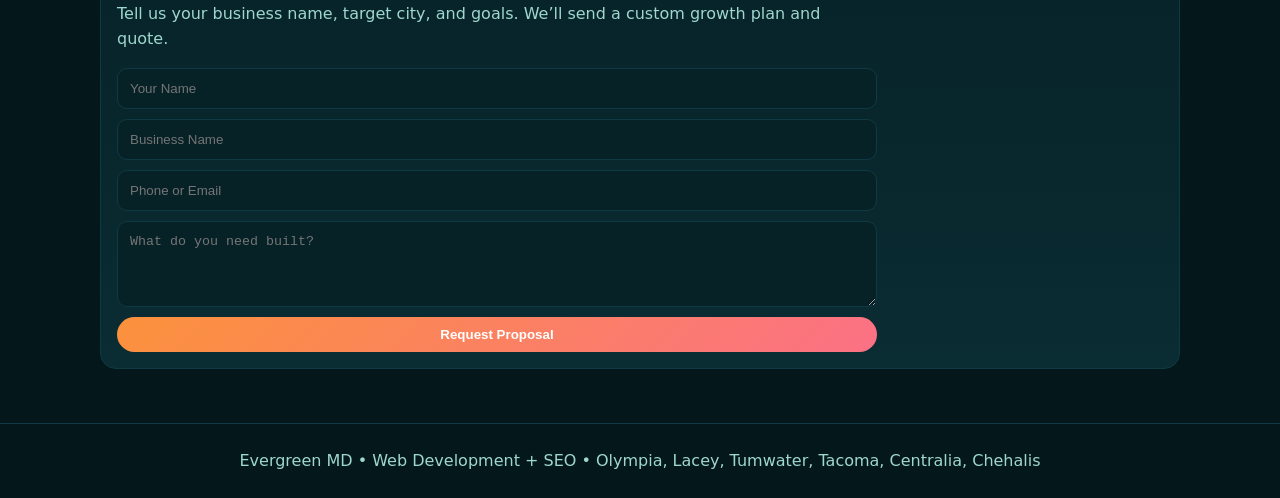
==== commit e08978c7: "Force visible hamburger button via inline fallback on all pages" ====
--- a/index.html
+++ b/index.html
@@ -1,4 +1,4 @@
-<!doctype html><html lang="en" data-theme="dark"><head><meta charset="utf-8"/><meta name="viewport" content="width=device-width,initial-scale=1"/><title>Evergreen MD | SEO Web Development in Washington</title><meta name="description" content="Evergreen MD builds high-converting, SEO-first websites for Washington small businesses. Web development, local SEO, and conversion strategy."/><meta name="keywords" content="web developer washington, local SEO olympia, website design tacoma, lead generation websites"/><link rel="canonical" href="https://maximas033.github.io/evergreen-wd-site/"/><meta property="og:title" content="Evergreen MD"/><meta property="og:description" content="SEO-focused web development for Washington businesses."/><link rel="stylesheet" href="styles.css"/><script type="application/ld+json">{"@context":"https://schema.org","@type":"ProfessionalService","name":"Evergreen MD","serviceType":["Web Development","Local SEO","Conversion Optimization"],"areaServed":["Olympia WA","Lacey WA","Tumwater WA","Tacoma WA","Centralia WA","Chehalis WA"]}</script></head><body><header class="header"><div class="container nav"><a class="brand" href="index.html">Evergreen MD</a><button id="menuBtn" class="menu-btn" aria-label="Open menu" type="button">☰</button><nav id="navLinks" class="links"><a href="index.html">Home</a><a href="services.html">Services</a><a href="projects.html">Projects</a><a href="about.html">About</a><a href="reviews.html">Reviews</a><a href="blog.html">Blog</a><a href="contact.html">Contact</a><button id="themeToggle" class="theme-btn" type="button">🌙 Dark</button></nav></div></header><section class="hero"><div class="container hero-grid"><div><p style="color:var(--brand-2);font-weight:800">WASHINGTON WEB DEVELOPMENT + LOCAL SEO</p><h1>Websites engineered to rank, convert, and scale.</h1><p class="sub">Evergreen MD helps local businesses turn traffic into calls and leads using SEO architecture, conversion-driven UX, and clean technical implementation.</p><div style="display:flex;gap:10px;flex-wrap:wrap"><a class="btn" href="services.html">Explore Services</a><a class="btn alt" href="contact.html">Get Proposal</a></div></div><div class="card"><h3>Best-fit outcomes</h3><ul><li>More qualified inbound leads</li><li>Higher local search visibility</li><li>Cleaner mobile conversion paths</li><li>Stronger trust + authority design</li></ul></div></div></section>
+<!doctype html><html lang="en" data-theme="dark"><head><meta charset="utf-8"/><meta name="viewport" content="width=device-width,initial-scale=1"/><title>Evergreen MD | SEO Web Development in Washington</title><meta name="description" content="Evergreen MD builds high-converting, SEO-first websites for Washington small businesses. Web development, local SEO, and conversion strategy."/><meta name="keywords" content="web developer washington, local SEO olympia, website design tacoma, lead generation websites"/><link rel="canonical" href="https://maximas033.github.io/evergreen-wd-site/"/><meta property="og:title" content="Evergreen MD"/><meta property="og:description" content="SEO-focused web development for Washington businesses."/><link rel="stylesheet" href="styles.css"/><script type="application/ld+json">{"@context":"https://schema.org","@type":"ProfessionalService","name":"Evergreen MD","serviceType":["Web Development","Local SEO","Conversion Optimization"],"areaServed":["Olympia WA","Lacey WA","Tumwater WA","Tacoma WA","Centralia WA","Chehalis WA"]}</script></head><body><header class="header"><div class="container nav"><a class="brand" href="index.html">Evergreen MD</a><button id="menuBtn" class="menu-btn" aria-label="Open menu" type="button" style="display:inline-grid;place-items:center">☰</button><nav id="navLinks" class="links"><a href="index.html">Home</a><a href="services.html">Services</a><a href="projects.html">Projects</a><a href="about.html">About</a><a href="reviews.html">Reviews</a><a href="blog.html">Blog</a><a href="contact.html">Contact</a><button id="themeToggle" class="theme-btn" type="button">🌙 Dark</button></nav></div></header><section class="hero"><div class="container hero-grid"><div><p style="color:var(--brand-2);font-weight:800">WASHINGTON WEB DEVELOPMENT + LOCAL SEO</p><h1>Websites engineered to rank, convert, and scale.</h1><p class="sub">Evergreen MD helps local businesses turn traffic into calls and leads using SEO architecture, conversion-driven UX, and clean technical implementation.</p><div style="display:flex;gap:10px;flex-wrap:wrap"><a class="btn" href="services.html">Explore Services</a><a class="btn alt" href="contact.html">Get Proposal</a></div></div><div class="card"><h3>Best-fit outcomes</h3><ul><li>More qualified inbound leads</li><li>Higher local search visibility</li><li>Cleaner mobile conversion paths</li><li>Stronger trust + authority design</li></ul></div></div></section>
 <section class="section"><div class="container"><h2>How we improve your growth</h2><div class="grid"><article class="card"><h3>SEO Foundation</h3><p>Titles, metadata, schema markup, semantic content architecture, and local intent targeting.</p></article><article class="card"><h3>Conversion UX</h3><p>Landing hierarchy, CTA placement, social proof strategy, and lead form optimization.</p></article><article class="card"><h3>Speed & Technical Quality</h3><p>Mobile-first, clean code, low bloat, and maintainable project structure.</p></article><article class="card"><h3>City Landing Strategy</h3><p>Service-area page clusters for Olympia, Lacey, Tumwater, Tacoma, Centralia, and Chehalis.</p></article></div></div></section>
 <section class="section"><div class="container"><h2>FAQ</h2><div class="grid"><div class="card"><h3>How fast can a new site launch?</h3><p>Typical launch window: 7–14 days depending on content and complexity.</p></div><div class="card"><h3>Can you rebuild an existing site?</h3><p>Yes. We can rebuild, improve SEO structure, and keep your brand positioning intact.</p></div></div></div></section><section class="section"><div class="container"><div class="card"><h2>Get in touch</h2><p class="sub">Tell us your business name, target city, and goals. We’ll send a custom growth plan and quote.</p><form class="form" action="https://formsubmit.co/maxim.fedorets@icloud.com" method="POST">
 <input type="hidden" name="_subject" value="Evergreen MD — New Lead"/>
--- a/styles.css
+++ b/styles.css
@@ -44,6 +44,6 @@
 .footer{padding:24px;border-top:1px solid var(--line);text-align:center;color:var(--muted)}
 input,textarea{width:100%;padding:12px;border-radius:10px;border:1px solid var(--line);background:var(--surface);color:var(--text)}
 .form{display:grid;gap:10px;max-width:760px}
-@media(max-width:980px){.hero-grid,.grid,.grid4{grid-template-columns:1fr}.menu-btn{display:inline-grid;place-items:center}.links{display:none;position:absolute;left:0;right:0;top:74px;background:var(--bg);border-bottom:1px solid var(--line);padding:12px 20px;flex-direction:column;align-items:flex-start}.links.open{display:flex}}
+.menu-btn{display:none;border:1px solid #3ddfcc;background:linear-gradient(135deg,var(--brand),var(--brand-2));color:#031b1a;border-radius:12px;width:48px;height:48px;font-size:1.35rem;font-weight:900;box-shadow:0 10px 24px rgba(45,212,191,.28)}
 
-.menu-btn{display:none;border:1px solid var(--line);background:var(--surface2);color:var(--text);border-radius:10px;width:46px;height:46px;font-size:1.25rem;font-weight:800}
+@media(max-width:1100px){.hero-grid,.grid,.grid4{grid-template-columns:1fr}.menu-btn{display:inline-grid !important;place-items:center}.links{display:none;position:absolute;left:0;right:0;top:74px;background:var(--bg);border-bottom:1px solid var(--line);padding:12px 20px;flex-direction:column;align-items:flex-start;z-index:100}.links.open{display:flex}}
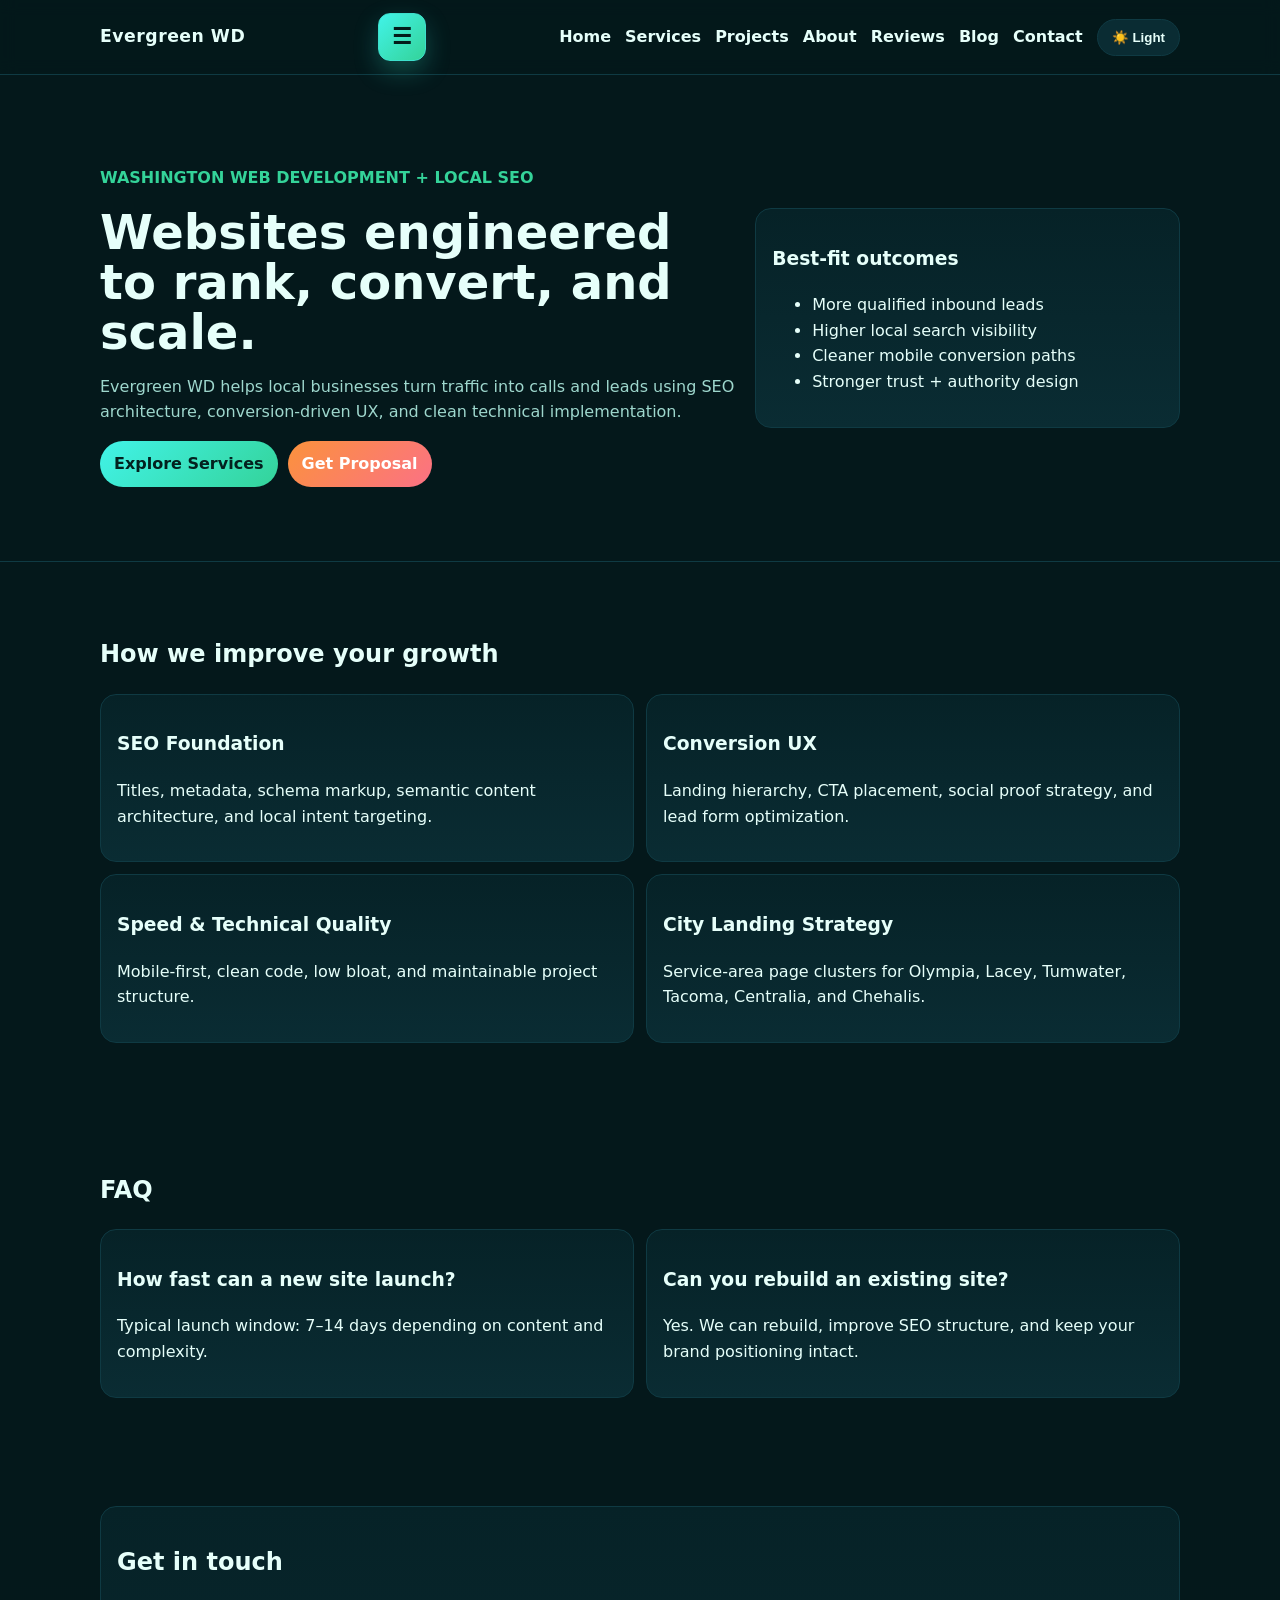
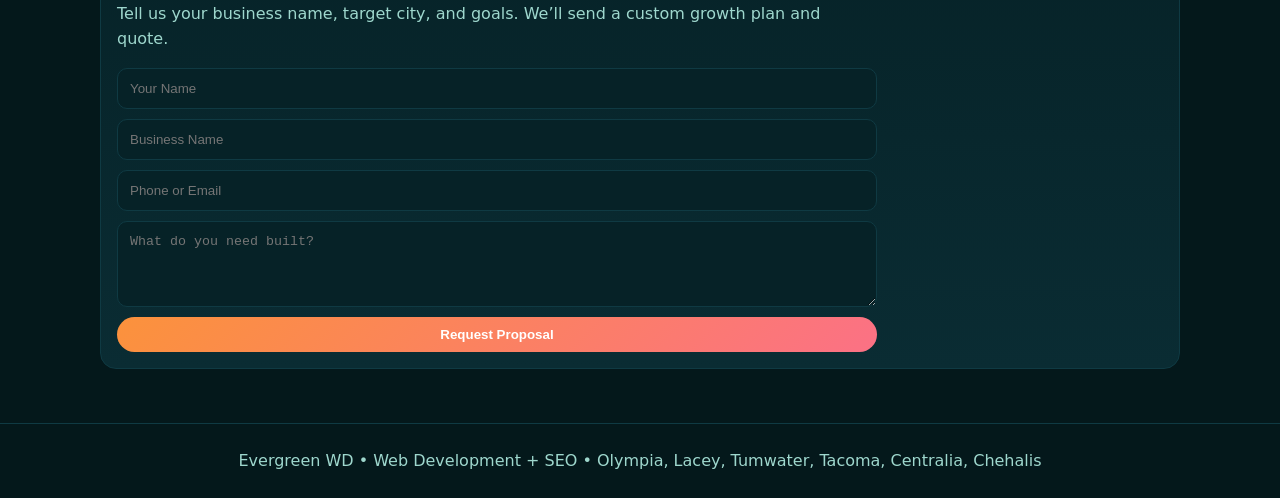
==== commit 12ea3e01: "Rename branding from Evergreen MD to Evergreen WD across site" ====
--- a/index.html
+++ b/index.html
@@ -1,7 +1,7 @@
-<!doctype html><html lang="en" data-theme="dark"><head><meta charset="utf-8"/><meta name="viewport" content="width=device-width,initial-scale=1"/><title>Evergreen MD | SEO Web Development in Washington</title><meta name="description" content="Evergreen MD builds high-converting, SEO-first websites for Washington small businesses. Web development, local SEO, and conversion strategy."/><meta name="keywords" content="web developer washington, local SEO olympia, website design tacoma, lead generation websites"/><link rel="canonical" href="https://maximas033.github.io/evergreen-wd-site/"/><meta property="og:title" content="Evergreen MD"/><meta property="og:description" content="SEO-focused web development for Washington businesses."/><link rel="stylesheet" href="styles.css"/><script type="application/ld+json">{"@context":"https://schema.org","@type":"ProfessionalService","name":"Evergreen MD","serviceType":["Web Development","Local SEO","Conversion Optimization"],"areaServed":["Olympia WA","Lacey WA","Tumwater WA","Tacoma WA","Centralia WA","Chehalis WA"]}</script></head><body><header class="header"><div class="container nav"><a class="brand" href="index.html">Evergreen MD</a><button id="menuBtn" class="menu-btn" aria-label="Open menu" type="button" style="display:inline-grid;place-items:center">☰</button><nav id="navLinks" class="links"><a href="index.html">Home</a><a href="services.html">Services</a><a href="projects.html">Projects</a><a href="about.html">About</a><a href="reviews.html">Reviews</a><a href="blog.html">Blog</a><a href="contact.html">Contact</a><button id="themeToggle" class="theme-btn" type="button">🌙 Dark</button></nav></div></header><section class="hero"><div class="container hero-grid"><div><p style="color:var(--brand-2);font-weight:800">WASHINGTON WEB DEVELOPMENT + LOCAL SEO</p><h1>Websites engineered to rank, convert, and scale.</h1><p class="sub">Evergreen MD helps local businesses turn traffic into calls and leads using SEO architecture, conversion-driven UX, and clean technical implementation.</p><div style="display:flex;gap:10px;flex-wrap:wrap"><a class="btn" href="services.html">Explore Services</a><a class="btn alt" href="contact.html">Get Proposal</a></div></div><div class="card"><h3>Best-fit outcomes</h3><ul><li>More qualified inbound leads</li><li>Higher local search visibility</li><li>Cleaner mobile conversion paths</li><li>Stronger trust + authority design</li></ul></div></div></section>
+<!doctype html><html lang="en" data-theme="dark"><head><meta charset="utf-8"/><meta name="viewport" content="width=device-width,initial-scale=1"/><title>Evergreen WD | SEO Web Development in Washington</title><meta name="description" content="Evergreen WD builds high-converting, SEO-first websites for Washington small businesses. Web development, local SEO, and conversion strategy."/><meta name="keywords" content="web developer washington, local SEO olympia, website design tacoma, lead generation websites"/><link rel="canonical" href="https://maximas033.github.io/evergreen-wd-site/"/><meta property="og:title" content="Evergreen WD"/><meta property="og:description" content="SEO-focused web development for Washington businesses."/><link rel="stylesheet" href="styles.css"/><script type="application/ld+json">{"@context":"https://schema.org","@type":"ProfessionalService","name":"Evergreen WD","serviceType":["Web Development","Local SEO","Conversion Optimization"],"areaServed":["Olympia WA","Lacey WA","Tumwater WA","Tacoma WA","Centralia WA","Chehalis WA"]}</script></head><body><header class="header"><div class="container nav"><a class="brand" href="index.html">Evergreen WD</a><button id="menuBtn" class="menu-btn" aria-label="Open menu" type="button" style="display:inline-grid;place-items:center">☰</button><nav id="navLinks" class="links"><a href="index.html">Home</a><a href="services.html">Services</a><a href="projects.html">Projects</a><a href="about.html">About</a><a href="reviews.html">Reviews</a><a href="blog.html">Blog</a><a href="contact.html">Contact</a><button id="themeToggle" class="theme-btn" type="button">🌙 Dark</button></nav></div></header><section class="hero"><div class="container hero-grid"><div><p style="color:var(--brand-2);font-weight:800">WASHINGTON WEB DEVELOPMENT + LOCAL SEO</p><h1>Websites engineered to rank, convert, and scale.</h1><p class="sub">Evergreen WD helps local businesses turn traffic into calls and leads using SEO architecture, conversion-driven UX, and clean technical implementation.</p><div style="display:flex;gap:10px;flex-wrap:wrap"><a class="btn" href="services.html">Explore Services</a><a class="btn alt" href="contact.html">Get Proposal</a></div></div><div class="card"><h3>Best-fit outcomes</h3><ul><li>More qualified inbound leads</li><li>Higher local search visibility</li><li>Cleaner mobile conversion paths</li><li>Stronger trust + authority design</li></ul></div></div></section>
 <section class="section"><div class="container"><h2>How we improve your growth</h2><div class="grid"><article class="card"><h3>SEO Foundation</h3><p>Titles, metadata, schema markup, semantic content architecture, and local intent targeting.</p></article><article class="card"><h3>Conversion UX</h3><p>Landing hierarchy, CTA placement, social proof strategy, and lead form optimization.</p></article><article class="card"><h3>Speed & Technical Quality</h3><p>Mobile-first, clean code, low bloat, and maintainable project structure.</p></article><article class="card"><h3>City Landing Strategy</h3><p>Service-area page clusters for Olympia, Lacey, Tumwater, Tacoma, Centralia, and Chehalis.</p></article></div></div></section>
 <section class="section"><div class="container"><h2>FAQ</h2><div class="grid"><div class="card"><h3>How fast can a new site launch?</h3><p>Typical launch window: 7–14 days depending on content and complexity.</p></div><div class="card"><h3>Can you rebuild an existing site?</h3><p>Yes. We can rebuild, improve SEO structure, and keep your brand positioning intact.</p></div></div></div></section><section class="section"><div class="container"><div class="card"><h2>Get in touch</h2><p class="sub">Tell us your business name, target city, and goals. We’ll send a custom growth plan and quote.</p><form class="form" action="https://formsubmit.co/maxim.fedorets@icloud.com" method="POST">
-<input type="hidden" name="_subject" value="Evergreen MD — New Lead"/>
+<input type="hidden" name="_subject" value="Evergreen WD — New Lead"/>
 <input type="hidden" name="_captcha" value="false"/>
 <input type="hidden" name="_template" value="table"/>
 <input type="text" name="name" placeholder="Your Name" required/>
@@ -9,4 +9,4 @@
 <input type="text" name="contact" placeholder="Phone or Email" required/>
 <textarea name="project" rows="4" placeholder="What do you need built?" required></textarea>
 <button class="btn alt" type="submit">Request Proposal</button>
-</form></div></div></section><footer class="footer">Evergreen MD • Web Development + SEO • Olympia, Lacey, Tumwater, Tacoma, Centralia, Chehalis</footer><script src="script.js"></script></body></html>+</form></div></div></section><footer class="footer">Evergreen WD • Web Development + SEO • Olympia, Lacey, Tumwater, Tacoma, Centralia, Chehalis</footer><script src="script.js"></script></body></html>
